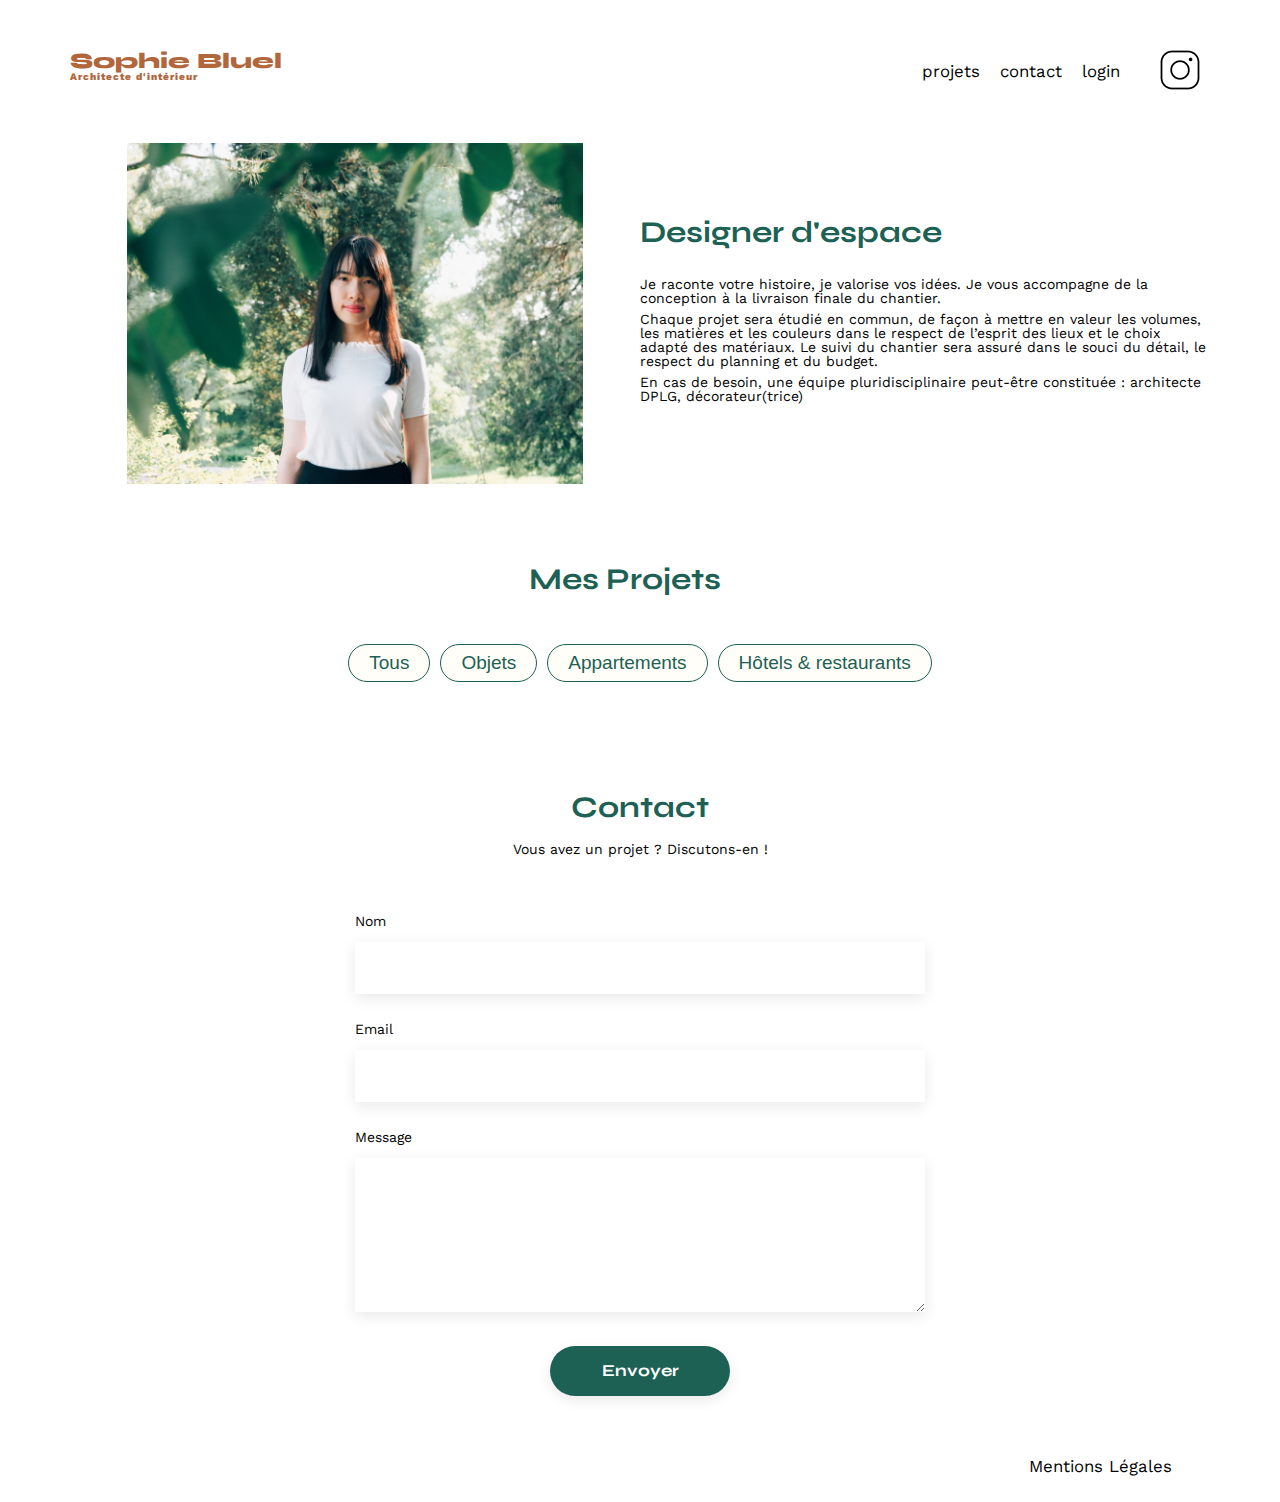
==== index.html @ 1dfe1159 "finalized project" ====
<!DOCTYPE html>
<html lang="fr">
<head>
	<meta charset="UTF-8">
	<title>Sophie Bluel - Architecte d'intérieur</title>
	<meta name="viewport" content="width=device-width, initial-scale=1.0">
	<link rel="preconnect" href="https://fonts.googleapis.com">
	<link rel="preconnect" href="https://fonts.gstatic.com" crossorigin>
	<link href="https://fonts.googleapis.com/css2?family=Syne:wght@700;800&family=Work+Sans&display=swap" rel="stylesheet">
	<meta name="description" content="">
	<script src="https://kit.fontawesome.com/19f13f9ee2.js" crossorigin="anonymous"></script>
	<link rel="stylesheet" href="./assets/style.css">
</head>
<body>
	<div class="admin admin-header hidden" id="admin-header">
		<i class="fa-regular fa-pen-to-square"></i>
			<p>Mode édition</p>
	</div>
<header>
	<h1>Sophie Bluel <span>Architecte d'intérieur</span></h1>
	<nav>
		<ul>
			<li><a href="#portfolio" class="menu">projets</a></li>
            <li><a href="#contact" class="menu">contact</a></li>
			<li><a id="menu-login" href="views/login.html" class="menu">login</a></li>
			<li><a id="menu-logout" href="index.html" class="menu hidden">logout</a></li>
			<li><img src="./assets/icons/instagram.png" alt="Instagram"></li>
		</ul>
	</nav>
</header>
<main>       
	<section id="introduction">
		<figure>
			<img src="./assets/images/sophie-bluel.png" alt="">
		</figure>
		<article>
			<h2>Designer d'espace</h2>
			<p>Je raconte votre histoire, je valorise vos idées. Je vous accompagne de la conception à la livraison finale du chantier.</p>
			<p>Chaque projet sera étudié en commun, de façon à mettre en valeur les volumes, les matières et les couleurs dans le respect de l’esprit des lieux et le choix adapté des matériaux. Le suivi du chantier sera assuré dans le souci du détail, le respect du planning et du budget.</p>
			<p>En cas de besoin, une équipe pluridisciplinaire peut-être constituée : architecte DPLG, décorateur(trice)</p>
		</article>
	</section>
	<section id="portfolio">
		<div class="mes-projets-title">
			<h2>Mes Projets</h2>
			<a href="#modal1" id="js-modal1" class="admin admin-link color-black hidden">
				<i class="fa-regular fa-pen-to-square"></i>
				Modifier
			</a>
		</div>
		<aside id="modal1" class="modal hidden" aria-hidden="true" role="dialog" aria-labelledby="modal1-title">
			<div class="modal-wrapper">
				<div class="modal-close">
					<button class="close">
						<i class="fa-solid fa-xmark fa-xl"></i>
					</button>
				</div>
				<h2 class="modal1-title">Galerie photo</h2>
				<div id="modal-gallery">
					<div class="modal-images">
						<img src="http://localhost:5678/images/structures-thermopolis1651287380258.png" alt="Structures Thermopolis">
						<i class="fa-solid fa-trash-can fa-xs"></i>
					</div>
				</div>
				<div class="add-image-container">
					<a href="#modal2" id="add-image">
						<button class="add-image">Ajouter une photo</button>
					</a>
				</div>
			</div>
		</aside>

		<aside id="modal2" class="modal hidden" aria-hidden="true" role="dialog" aria-labelledby="modal2-title">
			<div class="modal-wrapper">
				<div class="modal2-close">
					<a href="#modal1" id="modal-arrow-left1">
						<button class="back">
							<i class="fa-solid fa-arrow-left fa-xl"></i>
						</button>
					</a>
					<button class="close">
						<i class="fa-solid fa-xmark fa-xl"></i>
					</button>
				</div>
				<h2 class="modal2-title">Ajout photo</h2>
				<form id="modal-form">
					<div id="upload-image">
						<div class="upload-image" id="hidden-form">
							<div class="form-logo">
								<svg xmlns="http://www.w3.org/2000/svg" height="60" width="60" viewBox="0 0 512 512"><!--!Font Awesome Free 6.5.1 by @fontawesome - https://fontawesome.com License - https://fontawesome.com/license/free Copyright 2024 Fonticons, Inc.--><path fill="#cbd6dc" d="M448 80c8.8 0 16 7.2 16 16V415.8l-5-6.5-136-176c-4.5-5.9-11.6-9.3-19-9.3s-14.4 3.4-19 9.3L202 340.7l-30.5-42.7C167 291.7 159.8 288 152 288s-15 3.7-19.5 10.1l-80 112L48 416.3l0-.3V96c0-8.8 7.2-16 16-16H448zM64 32C28.7 32 0 60.7 0 96V416c0 35.3 28.7 64 64 64H448c35.3 0 64-28.7 64-64V96c0-35.3-28.7-64-64-64H64zm80 192a48 48 0 1 0 0-96 48 48 0 1 0 0 96z"/></svg>
							</div>
							<label for="file" class="button">+ Ajouter photo</label>
							<input type="file" name="file" id="file" accept=".jpg, .png" required>
							<p>jpg, png : 4Mo max</p>
						</div>
						<div id="image-preview">
			
						</div>
					</div>
					<label for="title" class="form-title">Titre</label>
					<input type="text" id="title" name="title" class="form-input" required>
			
					<label for="category" class="form-category">Catégorie</label>
					<select id="category" name="category" class="form-select" required>
						<option value=""></option>
						<option value="1">Objets</option>
						<option value="2">Appartements</option>
						<option value="3">Hotels & restaurants</option>
					</select>
					<div class="form-decoration">
						<button type="submit" class="form-submit">Valider</button>
					</div>
			 	</form> 
			</div>
		</aside>

		<div class="categories" id="categories">
			<button id="button_category_0" class="category-button">Tous</button>
			<button id="button_category_1" class="category-button">Objets</button>
			<button id="button_category_2" class="category-button">Appartements</button>
			<button id="button_category_3" class="category-button">Hôtels & restaurants</button>
		</div>

		<div class="gallery" id="gallery">
		</div>
	</section>
	<section id="contact">
		<h2>Contact</h2>
		<p>Vous avez un projet ? Discutons-en !</p>
		<form method="post">
			<label for="name">Nom</label>
			<input type="text" name="name" id="name">
			<label for="email">Email</label>
			<input type="email" name="email" id="email">
			<label for="message">Message</label>
			<textarea name="message" id="message" cols="30" rows="10"></textarea>
			<input type="submit" value="Envoyer">
		</form>
	</section>
</main>

<footer>
	<nav>
		<ul>
			<li>Mentions Légales</li>
		</ul>
	</nav>
</footer>
<script src="index.js"></script>
</body>
</html>
---- assets/style.css ----
/* http://meyerweb.com/eric/tools/css/reset/
   v2.0 | 20110126
   License: none (public domain)
*/

html, body, div, span, applet, object, iframe,
h1, h2, h3, h4, h5, h6, p, blockquote, pre,
a, abbr, acronym, address, big, cite, code,
del, dfn, em, img, ins, kbd, q, s, samp,
small, strike, strong, sub, sup, tt, var,
b, u, i, center,
dl, dt, dd, ol, ul, li,
fieldset, form, label, legend,
table, caption, tbody, tfoot, thead, tr, th, td,
article, aside, canvas, details, embed,
figure, figcaption, footer, header, hgroup,
menu, nav, output, ruby, section, summary,
time, mark, audio, video {
	margin: 0;
	padding: 0;
	border: 0;
	font-size: 100%;
	font: inherit;
	vertical-align: baseline;
}
/* HTML5 display-role reset for older browsers */
article, aside, details, figcaption, figure,
footer, header, hgroup, menu, nav, section {
	display: block;
}
body {
	line-height: 1;
}
ol, ul {
	list-style: none;
}
blockquote, q {
	quotes: none;
}
blockquote:before, blockquote:after,
q:before, q:after {
	content: '';
	content: none;
}
table {
	border-collapse: collapse;
	border-spacing: 0;
}
/** end reset css**/
header, main, footer {
	max-width: 1140px;
	margin:auto;
	font-family: 'Work Sans' ;
	font-size: 14px;
}

.admin-header{
	background-color: black;
	color: white;
	text-align: center;
	padding: 20px;
}

.admin-header p{
	display: inline;
	margin-left: 10px;
}

header {
	display: flex;
	justify-content: space-between;
	margin-top: 50px;
}
section {
	margin: 50px 0
}

h1{
	display: flex;
	flex-direction: column;
	font-family: 'Syne';
	font-size: 22px;
	font-weight: 800;
	color: #B1663C
}

h1 > span {
	font-family: 'Work Sans';
	font-size:10px;
	letter-spacing: 0.1em;
;
}

.menu{
	text-decoration: none;
	color: black;
}

.menu:hover{
	color: #B1663C;
}

h2{
	font-family: 'Syne';
	font-weight: 700;
	font-size: 30px;
	color: #1D6154
}
nav ul {
	display: flex;
	align-items: center;
	list-style-type: none;

}
nav li {
	padding: 0 10px;
	font-size: 1.2em;
}

li:hover {
	color: #B1663C;
}
#introduction {
	display: flex;
	align-items: center;
}
#introduction figure {
	flex: 1
}
#introduction img {
	display: block;
	margin: auto;
	width: 80%;
}

#introduction article {
	flex: 1
}
#introduction h2 {
	margin-bottom: 1em;
}

#introduction p {
	margin-bottom: 0.5em;
}
#portfolio h2 {
	text-align: center;
	margin-bottom: 1em;
}

.mes-projets-title{
	display: flex;
    justify-content: center; 
    align-items: center; 
}

.mes-projets-title h2{
	display: inline;
	margin-top: 30px;
	margin-right: 30px;
}

.color-black{
	text-decoration: none;
	color: black;
}

.modal{
	position: fixed;
	display: flex;
	align-items: center;
	justify-content: center;
	top: 0;
	left: 0;
	width: 100%;
	height: 100%;
	background: rgba(0, 0, 0, 0.8);
	z-index: 5;
}

.modal1-title{
	padding-top: 65px;
	font-family: 'Work Sans';
	color: black;
}

.modal-wrapper{
	background-color: #fff;
	width: 631px;
	height: 690px;
	max-width: calc(100vw - 20px);
}

.modal-close{
	display: flex;
	align-items: center;
	justify-content: right;
	margin-top: 15px;
	margin-right: 15px;
}

.modal-close button{
	border: none;
	background-color: #fff;
}

.modal2-close{
	display: flex;
	align-items: center;
	justify-content: space-between;
	margin-top: 15px;
	margin-right: 15px;
	margin-left: 15px;
}

.modal2-close button{
	border: none;
	background-color: #fff;
}

#file{
	display: none;
}

#modal-form{
	margin-left: 100px;
	margin-right: 100px;
}

.upload-image{
	background-color: #E8F1F6;
	display: flex;
	flex-direction: column;
	padding: 15px 80px;
	align-items: center;
	margin-bottom: 15px;
}

#upload-image{
	background-color: #E8F1F6;
	display: flex;
	padding: 0px 80px;
	margin-bottom: 15px;
	align-items: center;
	flex-direction: column;
}

#upload-image img{
	max-width: 100%;
	padding: 0px;
	margin: 0px;
}

.modal2-title{
	padding-top: 30px;
	font-family: 'Work Sans';
	color: black;
}

.form-title, .form-category{
	font-size: 18px;
	color: #3D3D3D;
	font-weight: 700;
}

.form-select, .form-input{
	margin-top: 7px;
	margin-bottom: 15px;
	width: 100%;
	height: 45px;
	box-shadow: 0px 4px 14px 0px #00000017;
	border: none;
}

.form-submit{
	background-color: #A7A7A7;
	color: #FFFFFF;
	font-size: 14px;
	border-radius: 60px;
	padding: 10px 100px;
	border: none;
}

.form-logo{
	margin-bottom: 10px;
}

.form-decoration{
	display: flex;
	align-items: center;
	justify-content: center;
	margin-top: 30px;
	padding-top: 30px;
	border-top: 1px solid #B3B3B3;
}

.upload-image .button{
	background-color: #CBD6DC;
	border-radius: 50px;
	border: none;
	width: 150px;
	padding: 10px;
	color: #306685;
	text-align: center;
}

#modal-gallery{
	display: flex;
	justify-content: left;
	flex-wrap: wrap;
	overflow: auto;
	border-bottom: 1px solid #B3B3B3;
	margin-left: 105px;
	margin-right: 105px;
	padding-bottom: 40px;
}

.modal-images{
	position: relative;
}

.fa-trash-can{
	color: white;
	background-color: black;
	padding: 10px 5px 8px 5px;
	position: absolute;
	top: 6px;
	right: 6px;
}

.modal img{
	max-width: 80px;
	max-height: 140px;
	padding: 2px;
	padding-bottom: 20px;
}

.add-image{
	color: #FFFEF8;
	background-color: #1D6154;
	border: 1px solid #1D6154;
	border-radius: 60px;
	font-size: 19px;
	padding: 7px 40px 7px 40px;
}

.add-image-container{
	display: flex;
	justify-content: center;
	margin-top: 40px;
}

.categories{
	display: flex;
	justify-content: center;
	padding: 20px 0px 60px 0px;
}
.categories button{
	color: #1D6154;
	background-color: #FFFEF8;
	border: 1px solid #1D6154;
	border-radius: 60px;
	font-size: 19px;
	padding: 7px 20px 7px 20px;
	margin: 0px 5px;
}

.categories button:hover{
	color: #FFFEF8;
	background-color: #1D6154;
}

.gallery {
	width: 100%;
	display: grid;
	grid-template-columns: 1fr 1fr 1fr;
	grid-column-gap: 20px;
	grid-row-gap: 20px;
}

.gallery img {
	width: 100%;

}
#contact, #login {
	width: 50%;
	margin: auto;
}
#contact > *, #login > * {
	text-align: center;

}
#contact h2{
	margin-bottom: 20px;
}
#contact form{
	text-align: left;
	margin-top:30px;
	display: flex;
	flex-direction: column;
}

#login form {
	text-align: left;
	margin-top:10px;
	display: flex;
	flex-direction: column;
}

#contact input, #login input {
	height: 50px;
	font-size: 1.2em;
	border: none;
	box-shadow: 0px 4px 14px rgba(0, 0, 0, 0.09);
}
#contact label, #login label{
	margin: 2em 0 1em 0;
}
#contact textarea {
	border: none;
	box-shadow: 0px 4px 14px rgba(0, 0, 0, 0.09);
}

input[type="submit"]{
	font-family: 'Syne';
	font-weight: 700;
	color: white;
	background-color: #1D6154;
	margin : 2em auto ;
	width: 180px;
	text-align: center;
	border-radius: 60px ;
}

footer nav ul {
	display: flex;
	justify-content: flex-end;
	margin: 2em
}

#login a{
	color: black;
	text-align: center;
	margin-bottom: 100px;
}

.hidden{
	display: none;
}
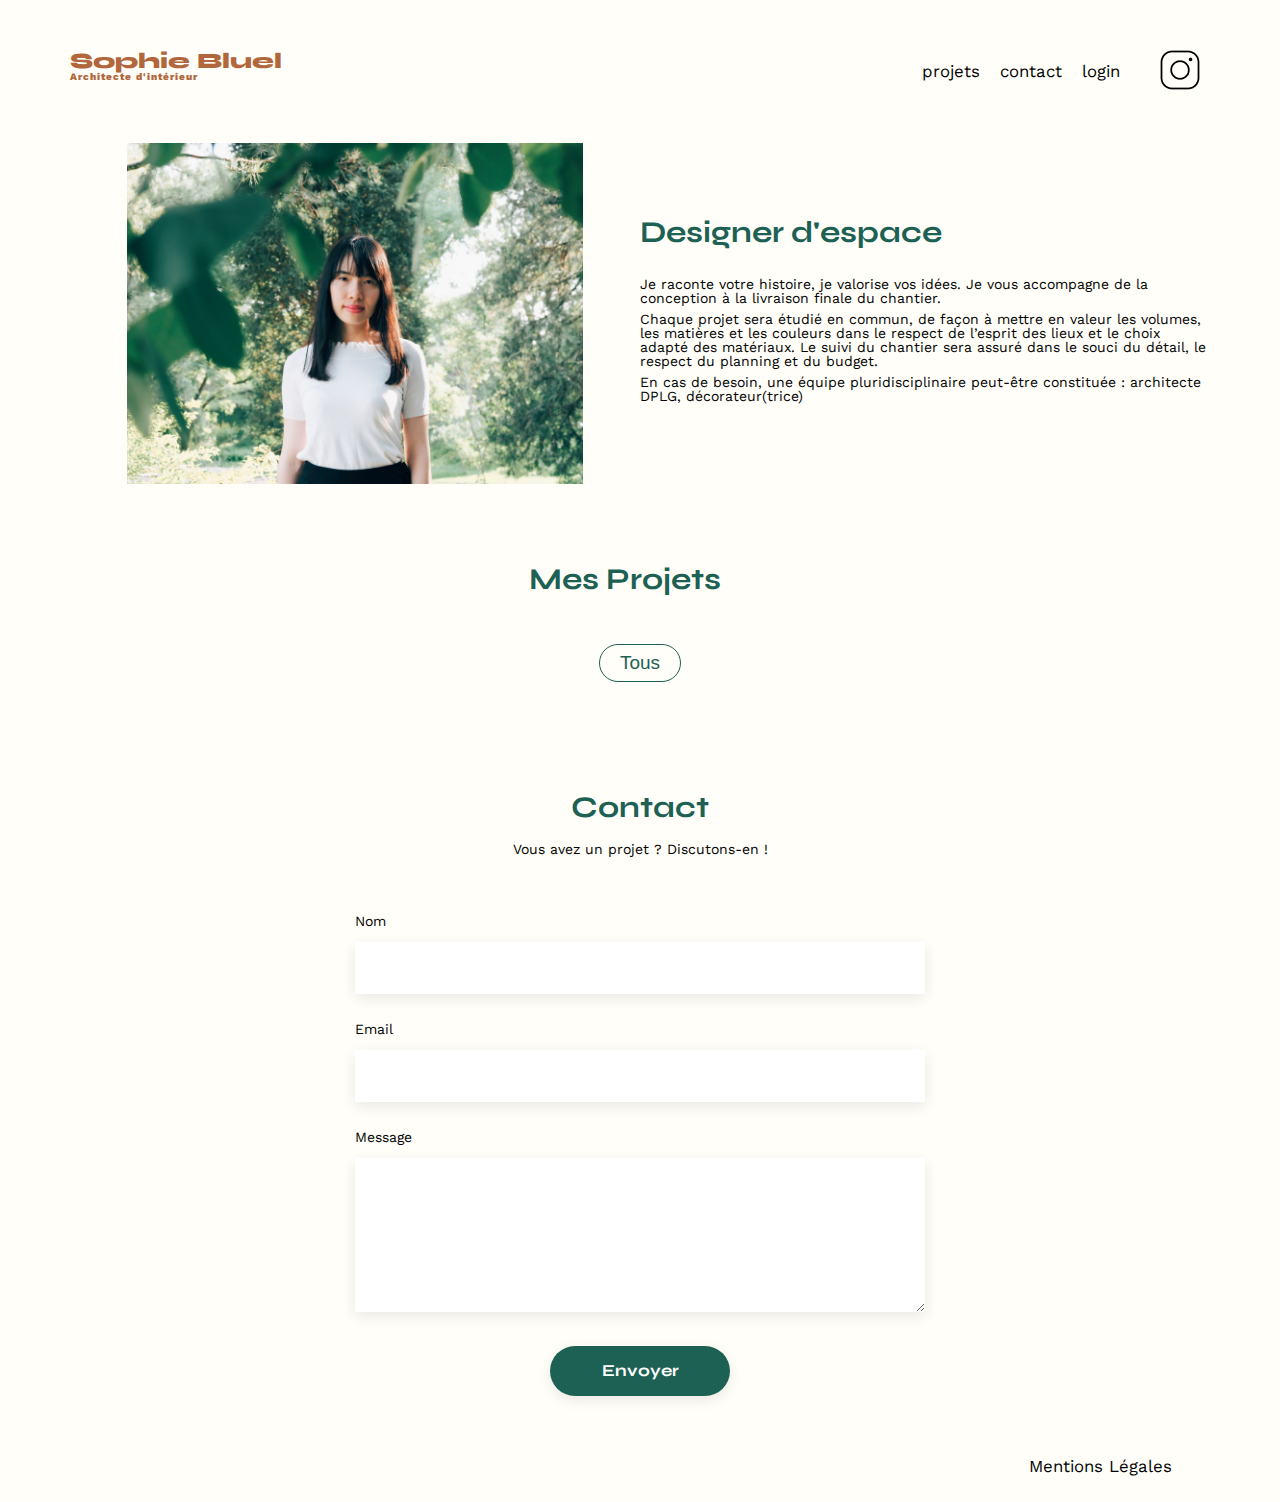
==== commit 674c768e: "changements post-soutenance" ====
--- a/index.html
+++ b/index.html
@@ -14,7 +14,7 @@
 <body>
 	<div class="admin admin-header hidden" id="admin-header">
 		<i class="fa-regular fa-pen-to-square"></i>
-			<p>Mode édition</p>
+			<p class="edition-mode">Mode édition</p>
 	</div>
 <header>
 	<h1>Sophie Bluel <span>Architecte d'intérieur</span></h1>
@@ -103,9 +103,6 @@
 					<label for="category" class="form-category">Catégorie</label>
 					<select id="category" name="category" class="form-select" required>
 						<option value=""></option>
-						<option value="1">Objets</option>
-						<option value="2">Appartements</option>
-						<option value="3">Hotels & restaurants</option>
 					</select>
 					<div class="form-decoration">
 						<button type="submit" class="form-submit">Valider</button>
@@ -116,9 +113,6 @@
 
 		<div class="categories" id="categories">
 			<button id="button_category_0" class="category-button">Tous</button>
-			<button id="button_category_1" class="category-button">Objets</button>
-			<button id="button_category_2" class="category-button">Appartements</button>
-			<button id="button_category_3" class="category-button">Hôtels & restaurants</button>
 		</div>
 
 		<div class="gallery" id="gallery">
--- a/assets/style.css
+++ b/assets/style.css
@@ -28,6 +28,9 @@
 footer, header, hgroup, menu, nav, section {
 	display: block;
 }
+html{
+	background-color: #FFFEF8;
+}
 body {
 	line-height: 1;
 }
@@ -47,11 +50,15 @@
 	border-spacing: 0;
 }
 /** end reset css**/
-header, main, footer {
+header, main, footer, .edition-mode {
 	max-width: 1140px;
 	margin:auto;
 	font-family: 'Work Sans' ;
 	font-size: 14px;
+}
+
+.edition-mode{
+	font-size: 16px;
 }
 
 .admin-header{
